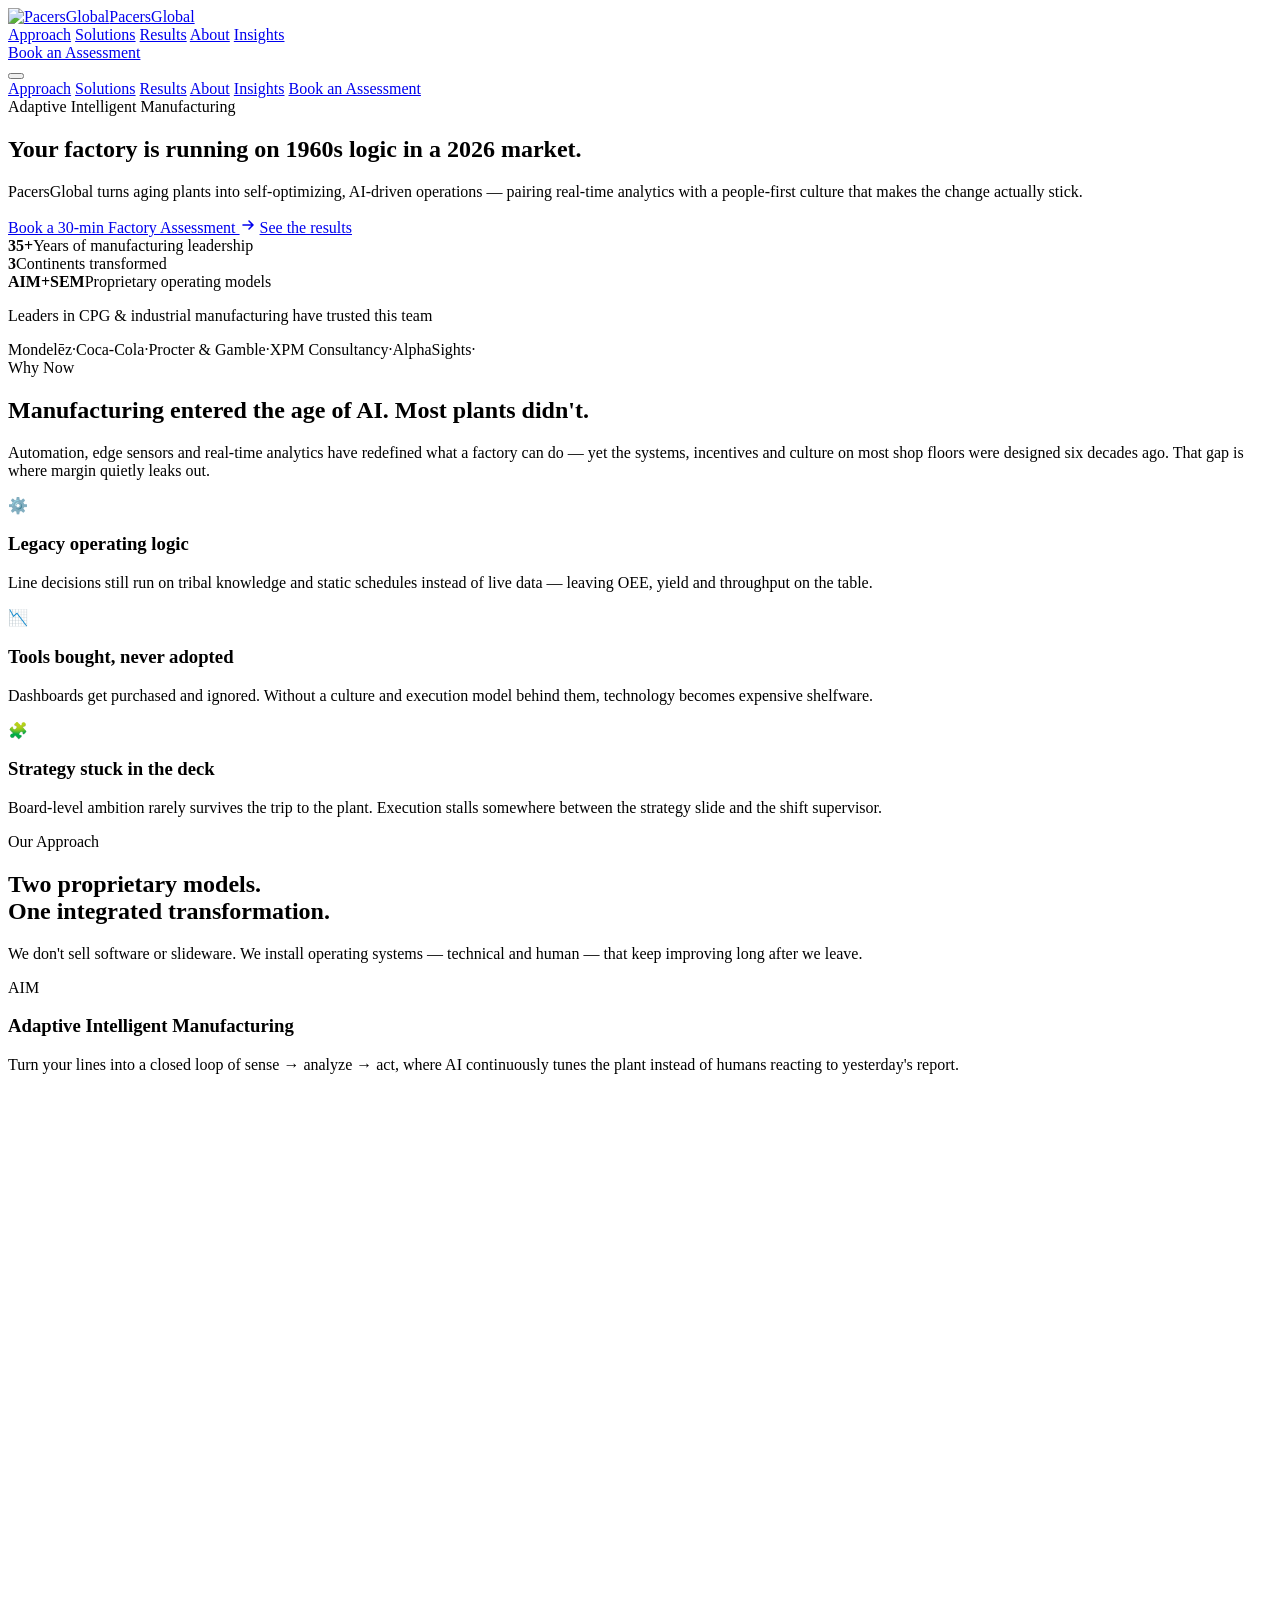
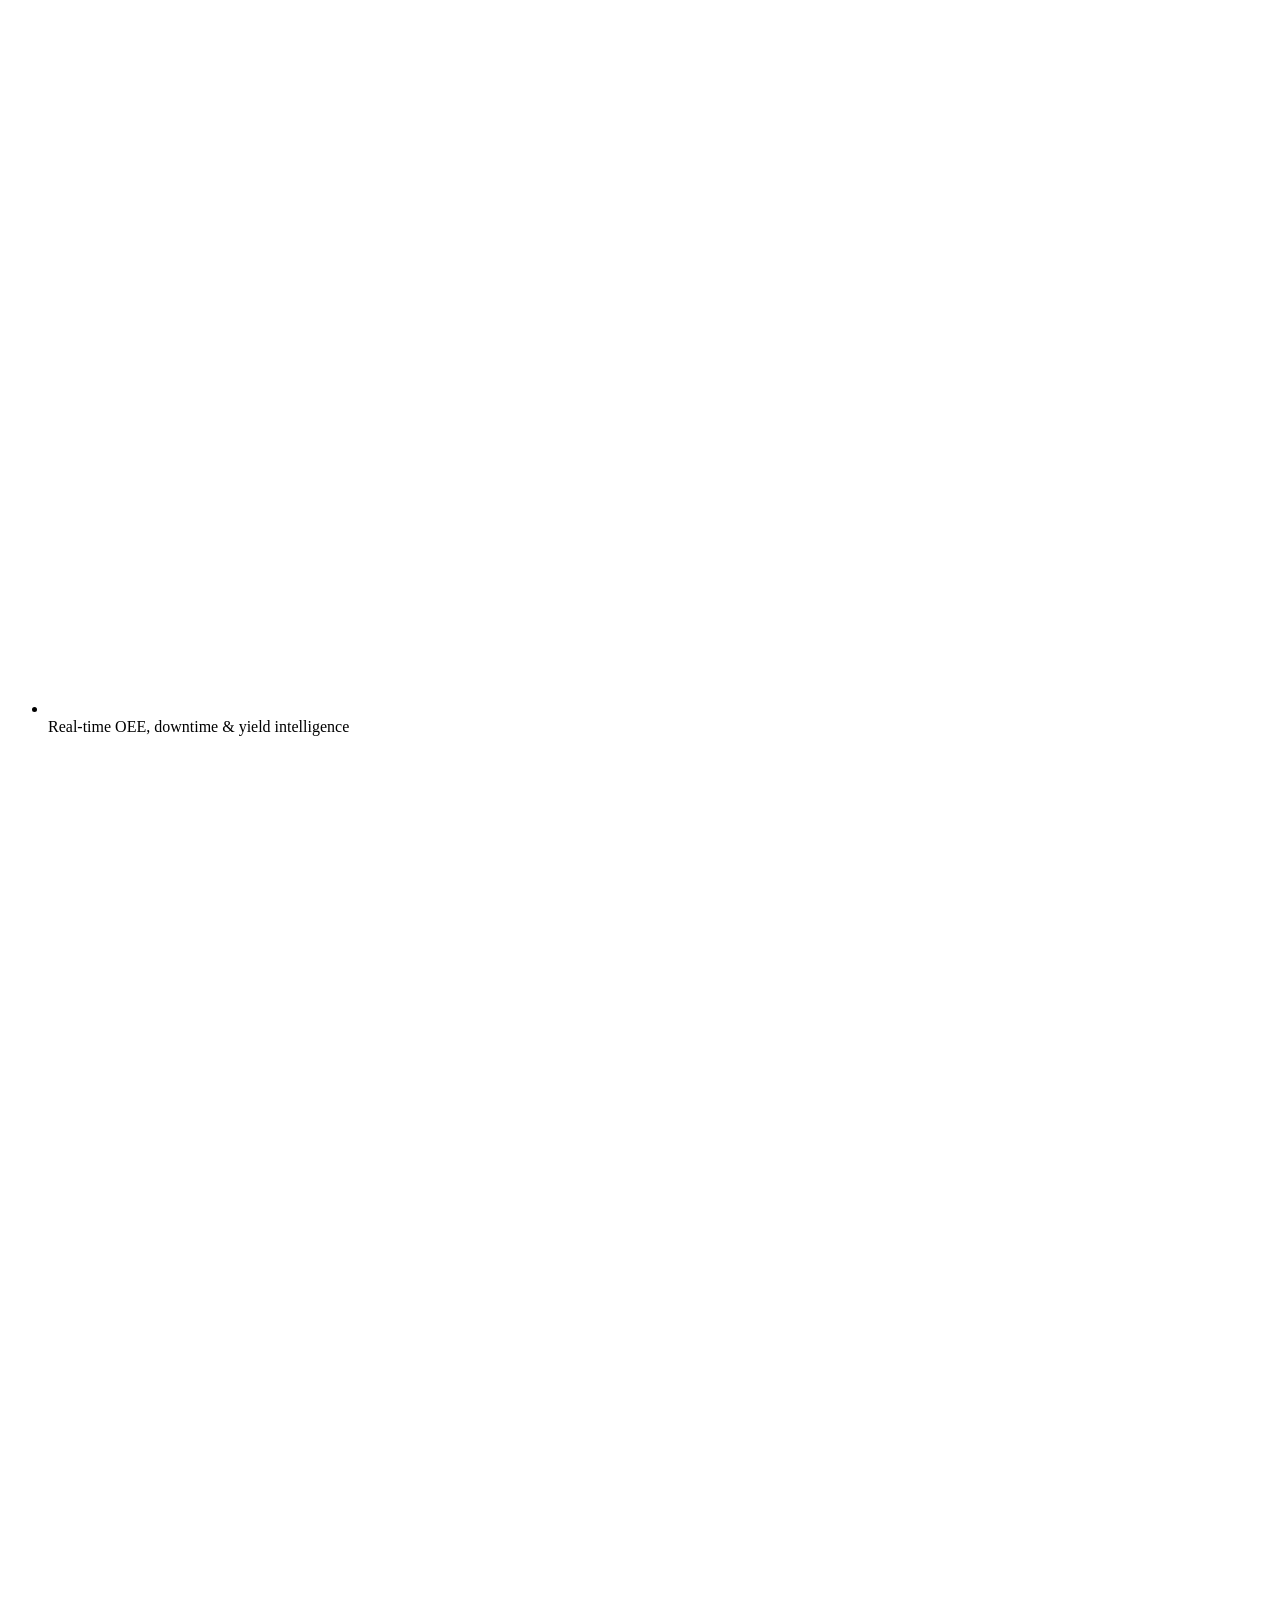
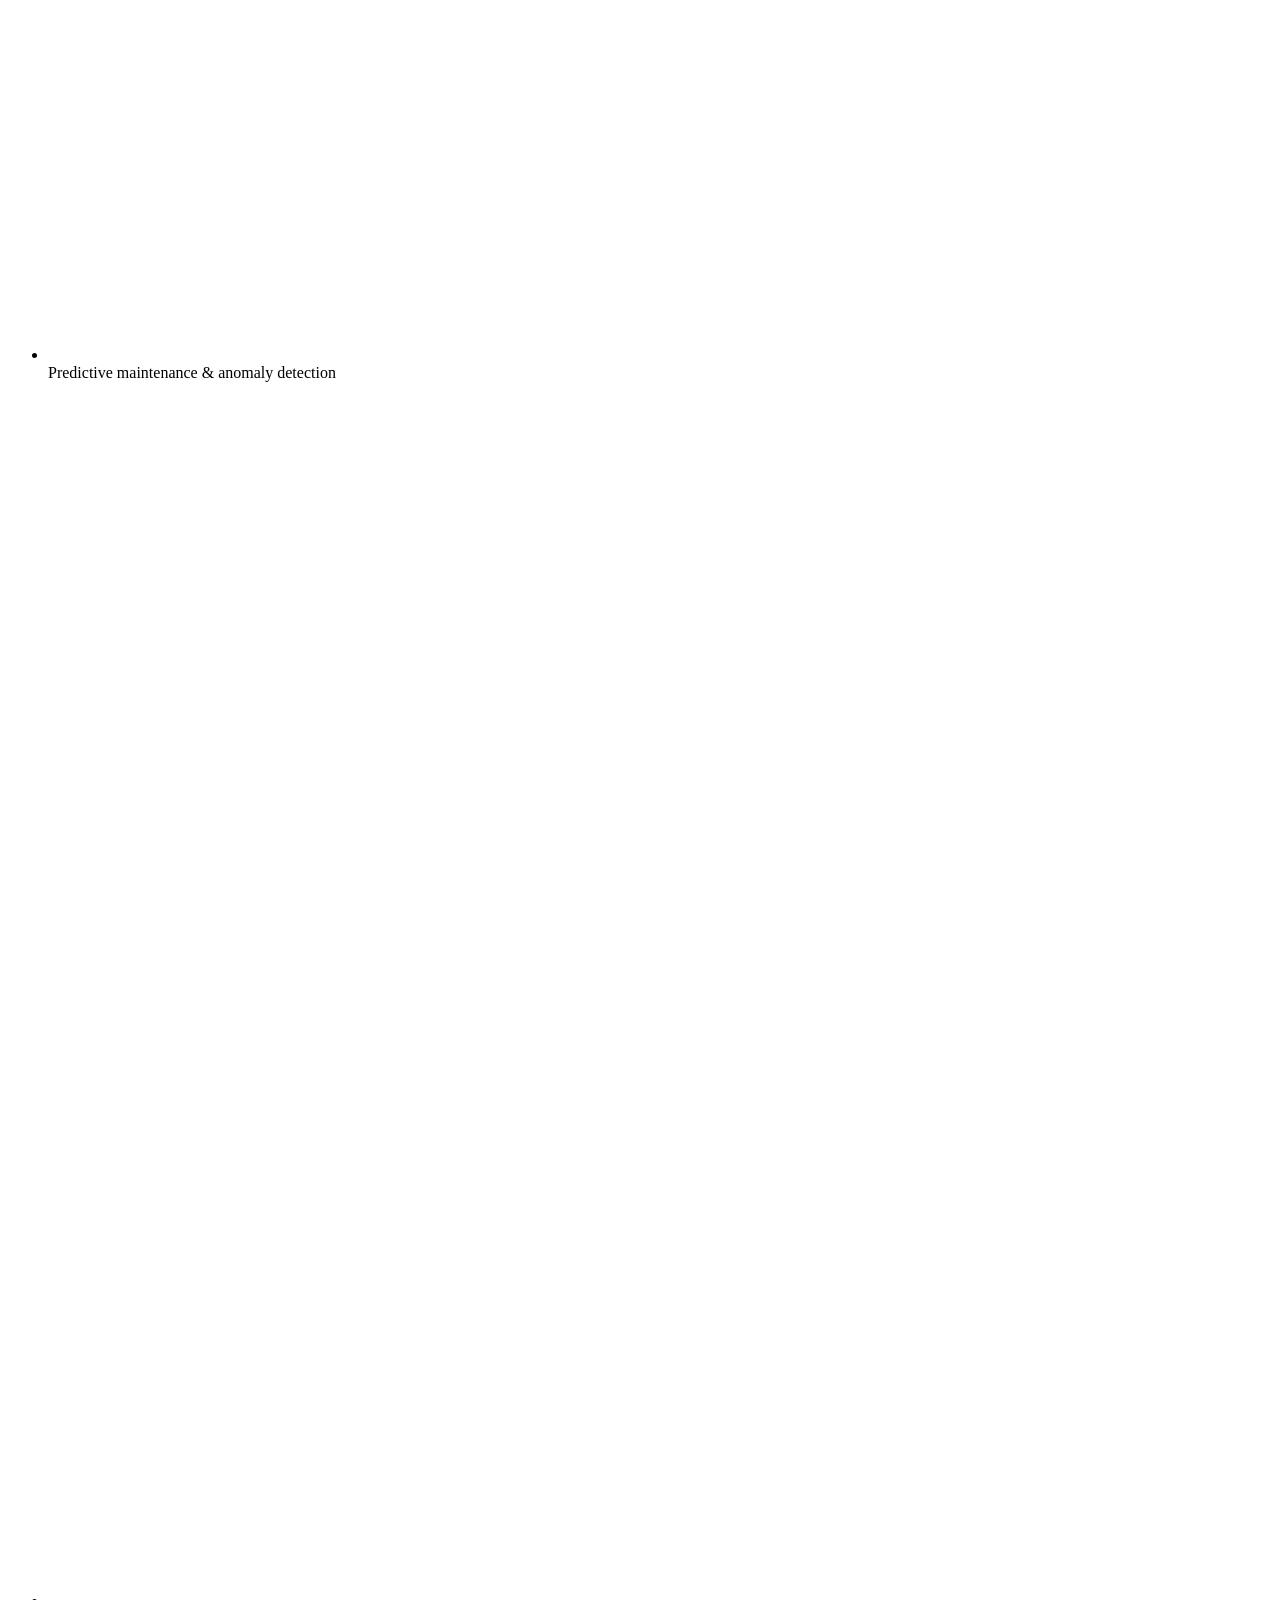
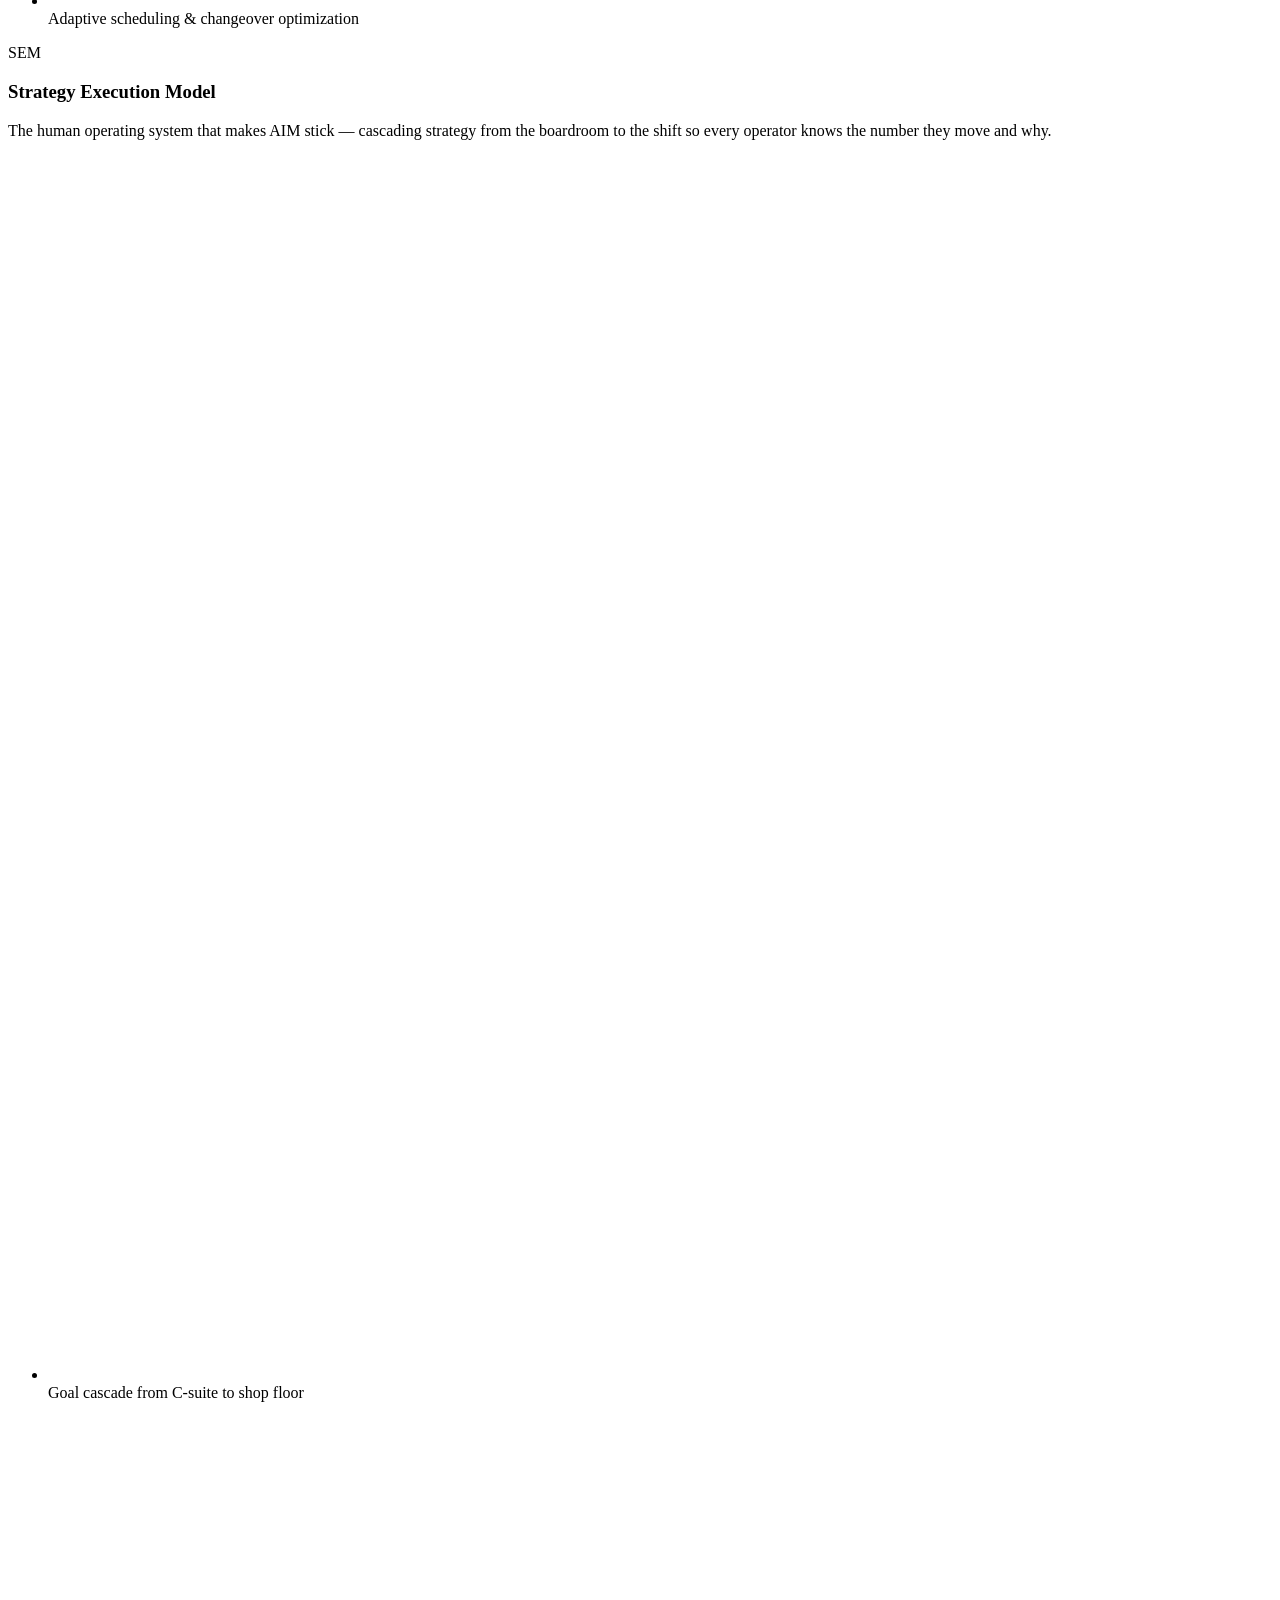
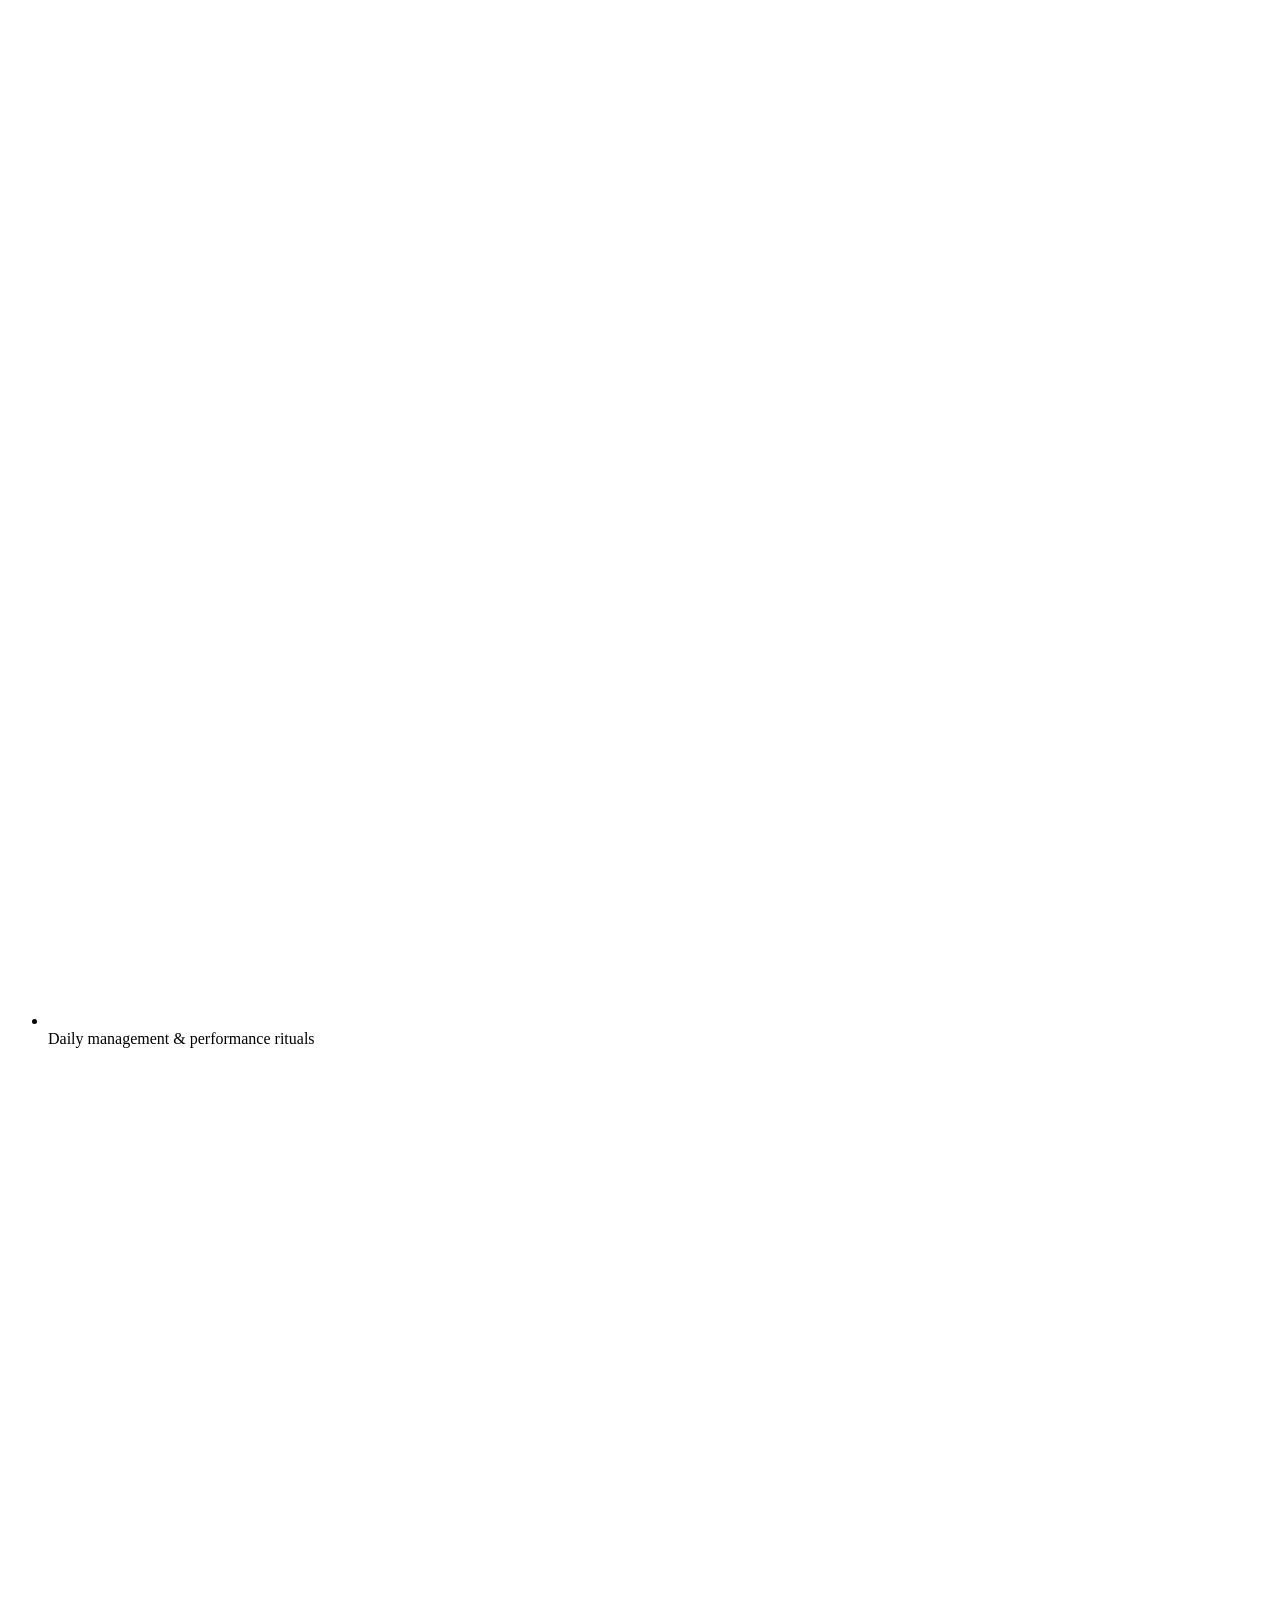
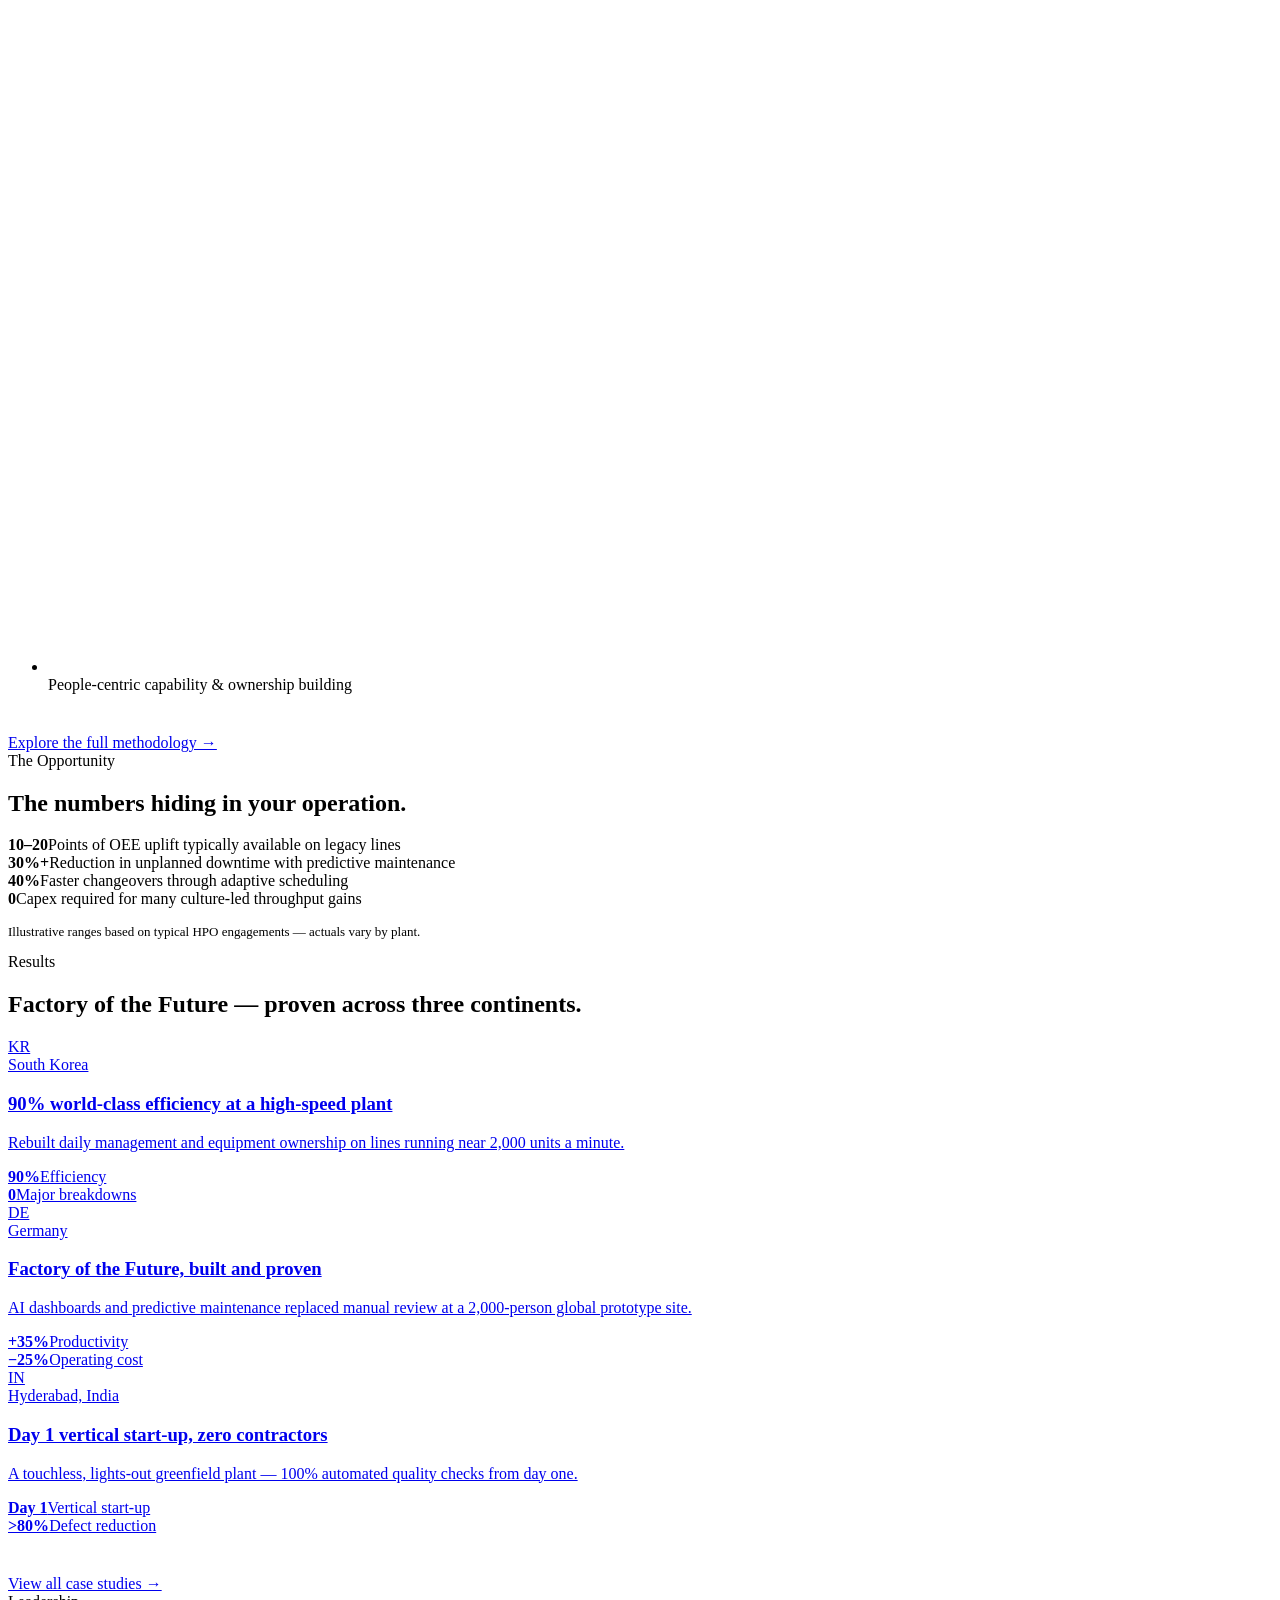
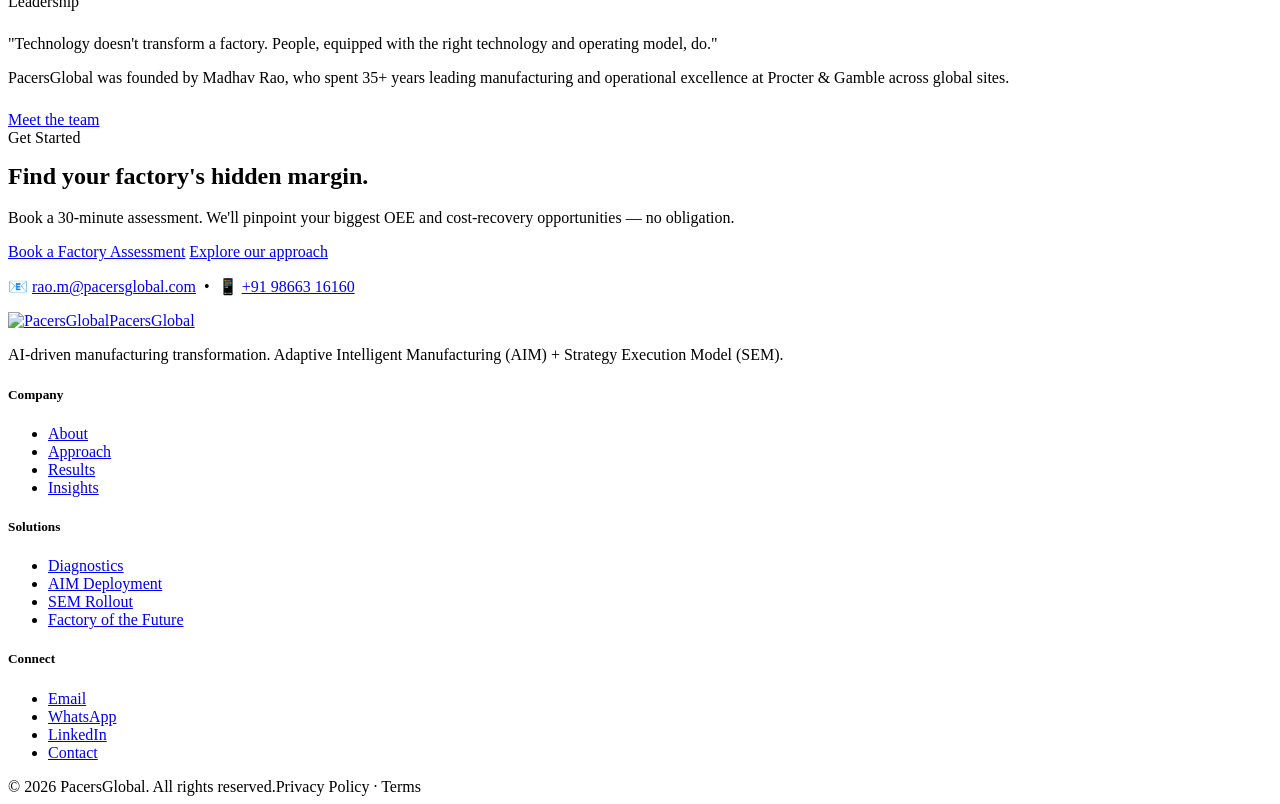
==== index.html @ 6afc27cf "Add files via upload" ====
<!DOCTYPE html>
<html lang="en">
<head>
<meta charset="UTF-8">
<meta name="viewport" content="width=device-width, initial-scale=1.0">
<title>PacersGlobal — AI-Driven Manufacturing Transformation</title>
<meta name="description" content="PacersGlobal turns aging factories into self-optimizing, AI-driven operations. Adaptive Intelligent Manufacturing (AIM) + Strategy Execution Model (SEM).">
<link rel="preconnect" href="https://fonts.googleapis.com">
<link rel="preconnect" href="https://fonts.gstatic.com" crossorigin>
<link href="https://fonts.googleapis.com/css2?family=Fraunces:ital,opsz,wght@0,9..144,400..600;1,9..144,400..600&family=Inter:wght@400;500;600;700&display=swap" rel="stylesheet">
<link rel="stylesheet" href="assets/styles.css">
</head>
<body>

<!-- HEADER -->
<header class="site">
  <div class="wrap hd">
    <a class="logo" href="index.html"><img class="mark-img" src="assets/img/logo-mark.png" alt="PacersGlobal">PacersGlobal</a>
    <nav class="nav">
      <a href="approach.html">Approach</a>
      <a href="solutions.html">Solutions</a>
      <a href="results.html">Results</a>
      <a href="about.html">About</a>
      <a href="insights.html">Insights</a>
    </nav>
    <div class="hd-cta">
      <a class="btn btn-primary" href="contact.html">Book an Assessment</a>
    </div>
    <button class="burger" id="burger" aria-label="Menu"><span></span><span></span><span></span></button>
  </div>
  <div class="mnav" id="mnav">
    <a href="approach.html">Approach</a>
    <a href="solutions.html">Solutions</a>
    <a href="results.html">Results</a>
    <a href="about.html">About</a>
    <a href="insights.html">Insights</a>
    <a class="btn btn-primary" href="contact.html">Book an Assessment</a>
  </div>
</header>

<!-- HERO -->
<section class="hero wrap">
  <span class="eyebrow kicker reveal">Adaptive Intelligent Manufacturing</span>
  <h1 class="reveal d1">Your factory is running on <span class="accent">1960s logic</span> in a 2026 market.</h1>
  <p class="lead reveal d2">PacersGlobal turns aging plants into self-optimizing, AI-driven operations — pairing real-time analytics with a people-first culture that makes the change actually stick.</p>
  <div class="hero-actions reveal d3">
    <a class="btn btn-accent" href="contact.html">Book a 30-min Factory Assessment
      <svg width="16" height="16" viewBox="0 0 16 16" fill="none"><path d="M3 8h10M9 4l4 4-4 4" stroke="currentColor" stroke-width="1.6" stroke-linecap="round" stroke-linejoin="round"/></svg></a>
    <a class="btn btn-ghost" href="results.html">See the results</a>
  </div>
  <div class="hero-foot reveal d4">
    <div class="st"><b>35+</b><span>Years of manufacturing leadership</span></div>
    <div class="st"><b>3</b><span>Continents transformed</span></div>
    <div class="st"><b>AIM+SEM</b><span>Proprietary operating models</span></div>
  </div>
</section>

<!-- TRUST -->
<div class="trust">
  <p class="label">Leaders in CPG &amp; industrial manufacturing have trusted this team</p>
  <div class="marquee">
    <span>Mondelēz</span><span>·</span><span>Coca-Cola</span><span>·</span><span>Procter &amp; Gamble</span><span>·</span><span>XPM Consultancy</span><span>·</span><span>AlphaSights</span><span>·</span>
  </div>
</div>

<!-- PROBLEM -->
<section class="wrap">
  <div class="sec-head reveal">
    <span class="eyebrow">Why Now</span>
    <h2>Manufacturing entered the age of AI. Most plants didn't.</h2>
    <p class="lead">Automation, edge sensors and real-time analytics have redefined what a factory can do — yet the systems, incentives and culture on most shop floors were designed six decades ago. That gap is where margin quietly leaks out.</p>
  </div>
  <div class="grid g3">
    <div class="card reveal"><div class="ic">⚙️</div><h3>Legacy operating logic</h3><p>Line decisions still run on tribal knowledge and static schedules instead of live data — leaving OEE, yield and throughput on the table.</p></div>
    <div class="card reveal d1"><div class="ic">📉</div><h3>Tools bought, never adopted</h3><p>Dashboards get purchased and ignored. Without a culture and execution model behind them, technology becomes expensive shelfware.</p></div>
    <div class="card reveal d2"><div class="ic">🧩</div><h3>Strategy stuck in the deck</h3><p>Board-level ambition rarely survives the trip to the plant. Execution stalls somewhere between the strategy slide and the shift supervisor.</p></div>
  </div>
</section>

<!-- FRAMEWORKS -->
<section class="dark">
  <div class="wrap">
    <div class="sec-head reveal">
      <span class="eyebrow">Our Approach</span>
      <h2>Two proprietary models.<br>One integrated transformation.</h2>
      <p class="lead">We don't sell software or slideware. We install operating systems — technical and human — that keep improving long after we leave.</p>
    </div>
    <div class="grid g2">
      <div class="fw reveal">
        <div class="abbr">AIM</div>
        <h3>Adaptive Intelligent Manufacturing</h3>
        <p>Turn your lines into a closed loop of sense → analyze → act, where AI continuously tunes the plant instead of humans reacting to yesterday's report.</p>
        <ul>
          <li><span class="dot"><svg viewBox="0 0 16 16"><path d="M6.5 11L3 7.5l1.2-1.2 2.3 2.3 5.3-5.3L13 4.5z" fill="#fff"/></svg></span>Real-time OEE, downtime &amp; yield intelligence</li>
          <li><span class="dot"><svg viewBox="0 0 16 16"><path d="M6.5 11L3 7.5l1.2-1.2 2.3 2.3 5.3-5.3L13 4.5z" fill="#fff"/></svg></span>Predictive maintenance &amp; anomaly detection</li>
          <li><span class="dot"><svg viewBox="0 0 16 16"><path d="M6.5 11L3 7.5l1.2-1.2 2.3 2.3 5.3-5.3L13 4.5z" fill="#fff"/></svg></span>Adaptive scheduling &amp; changeover optimization</li>
        </ul>
      </div>
      <div class="fw alt reveal d1">
        <div class="abbr">SEM</div>
        <h3>Strategy Execution Model</h3>
        <p>The human operating system that makes AIM stick — cascading strategy from the boardroom to the shift so every operator knows the number they move and why.</p>
        <ul>
          <li><span class="dot"><svg viewBox="0 0 16 16"><path d="M6.5 11L3 7.5l1.2-1.2 2.3 2.3 5.3-5.3L13 4.5z" fill="#fff"/></svg></span>Goal cascade from C-suite to shop floor</li>
          <li><span class="dot"><svg viewBox="0 0 16 16"><path d="M6.5 11L3 7.5l1.2-1.2 2.3 2.3 5.3-5.3L13 4.5z" fill="#fff"/></svg></span>Daily management &amp; performance rituals</li>
          <li><span class="dot"><svg viewBox="0 0 16 16"><path d="M6.5 11L3 7.5l1.2-1.2 2.3 2.3 5.3-5.3L13 4.5z" fill="#fff"/></svg></span>People-centric capability &amp; ownership building</li>
        </ul>
      </div>
    </div>
    <div style="margin-top:40px" class="reveal"><a class="link-arrow" href="approach.html">Explore the full methodology →</a></div>
  </div>
</section>

<!-- STAT BAND -->
<section class="wrap">
  <div class="sec-head reveal">
    <span class="eyebrow">The Opportunity</span>
    <h2>The numbers hiding in your operation.</h2>
  </div>
  <div class="statband reveal">
    <div class="cell"><b class="accent">10–20</b><span>Points of OEE uplift typically available on legacy lines</span></div>
    <div class="cell"><b class="accent">30%+</b><span>Reduction in unplanned downtime with predictive maintenance</span></div>
    <div class="cell"><b class="accent">40%</b><span>Faster changeovers through adaptive scheduling</span></div>
    <div class="cell"><b class="accent">0</b><span>Capex required for many culture-led throughput gains</span></div>
  </div>
  <p style="font-size:13px;color:var(--muted);margin-top:16px" class="reveal">Illustrative ranges based on typical HPO engagements — actuals vary by plant.</p>
</section>

<!-- RESULTS PREVIEW -->
<section class="dark">
  <div class="wrap">
    <div class="sec-head reveal">
      <span class="eyebrow">Results</span>
      <h2>Factory of the Future — proven across three continents.</h2>
    </div>
    <div class="grid g3">
      <a href="results.html" class="case reveal"><div class="top c1"><span class="code">KR</span></div><div class="body"><span class="loc">South Korea</span><h3>90% world-class efficiency at a high-speed plant</h3><p>Rebuilt daily management and equipment ownership on lines running near 2,000 units a minute.</p><div class="metrics"><div><b>90%</b><span>Efficiency</span></div><div><b>0</b><span>Major breakdowns</span></div></div></div></a>
      <a href="results.html" class="case reveal d1"><div class="top c2"><span class="code">DE</span></div><div class="body"><span class="loc">Germany</span><h3>Factory of the Future, built and proven</h3><p>AI dashboards and predictive maintenance replaced manual review at a 2,000-person global prototype site.</p><div class="metrics"><div><b>+35%</b><span>Productivity</span></div><div><b>−25%</b><span>Operating cost</span></div></div></div></a>
      <a href="results.html" class="case reveal d2"><div class="top c3"><span class="code">IN</span></div><div class="body"><span class="loc">Hyderabad, India</span><h3>Day 1 vertical start-up, zero contractors</h3><p>A touchless, lights-out greenfield plant — 100% automated quality checks from day one.</p><div class="metrics"><div><b>Day 1</b><span>Vertical start-up</span></div><div><b>&gt;80%</b><span>Defect reduction</span></div></div></div></a>
    </div>
    <div style="margin-top:40px" class="reveal"><a class="link-arrow" href="results.html">View all case studies →</a></div>
  </div>
</section>

<!-- PULL QUOTE -->
<section class="wrap">
  <div class="split">
    <div class="reveal">
      <span class="eyebrow">Leadership</span>
      <p class="pull" style="margin-top:24px">"Technology doesn't transform a factory. <span class="accent">People</span>, equipped with the right technology and operating model, do."</p>
    </div>
    <div class="reveal d1">
      <p class="lead" style="margin-bottom:24px">PacersGlobal was founded by Madhav Rao, who spent 35+ years leading manufacturing and operational excellence at Procter &amp; Gamble across global sites.</p>
      <a class="btn btn-ghost" href="about.html">Meet the team</a>
    </div>
  </div>
</section>

<!-- CTA -->
<section class="wrap">
  <div class="cta-block reveal">
    <span class="eyebrow" style="justify-content:center;display:inline-flex">Get Started</span>
    <h2 style="margin-top:16px">Find your factory's hidden margin.</h2>
    <p class="lead">Book a 30-minute assessment. We'll pinpoint your biggest OEE and cost-recovery opportunities — no obligation.</p>
    <div class="actions">
      <a class="btn btn-accent" href="contact.html">Book a Factory Assessment</a>
      <a class="btn btn-ghost" href="approach.html">Explore our approach</a>
    </div>
    <p class="contactline">📧 <a href="mailto:rao.m@pacersglobal.com">rao.m@pacersglobal.com</a> &nbsp;•&nbsp; 📱 <a href="https://wa.me/919866316160">+91 98663 16160</a></p>
  </div>
</section>

<!-- FOOTER -->
<footer class="site">
  <div class="wrap">
    <div class="foot">
      <div>
        <a class="logo" href="index.html"><img class="mark-img" src="assets/img/logo-mark.png" alt="PacersGlobal">PacersGlobal</a>
        <p class="foot-tag">AI-driven manufacturing transformation. Adaptive Intelligent Manufacturing (AIM) + Strategy Execution Model (SEM).</p>
      </div>
      <div><h5>Company</h5><ul><li><a href="about.html">About</a></li><li><a href="approach.html">Approach</a></li><li><a href="results.html">Results</a></li><li><a href="insights.html">Insights</a></li></ul></div>
      <div><h5>Solutions</h5><ul><li><a href="solutions.html">Diagnostics</a></li><li><a href="solutions.html">AIM Deployment</a></li><li><a href="solutions.html">SEM Rollout</a></li><li><a href="solutions.html">Factory of the Future</a></li></ul></div>
      <div><h5>Connect</h5><ul><li><a href="mailto:rao.m@pacersglobal.com">Email</a></li><li><a href="https://wa.me/919866316160">WhatsApp</a></li><li><a href="https://www.linkedin.com/in/madhav-rao-0948015/">LinkedIn</a></li><li><a href="contact.html">Contact</a></li></ul></div>
    </div>
    <div class="foot-bot"><span>© 2026 PacersGlobal. All rights reserved.</span><span>Privacy Policy · Terms</span></div>
  </div>
</footer>

<script src="assets/main.js"></script>
</body>
</html>
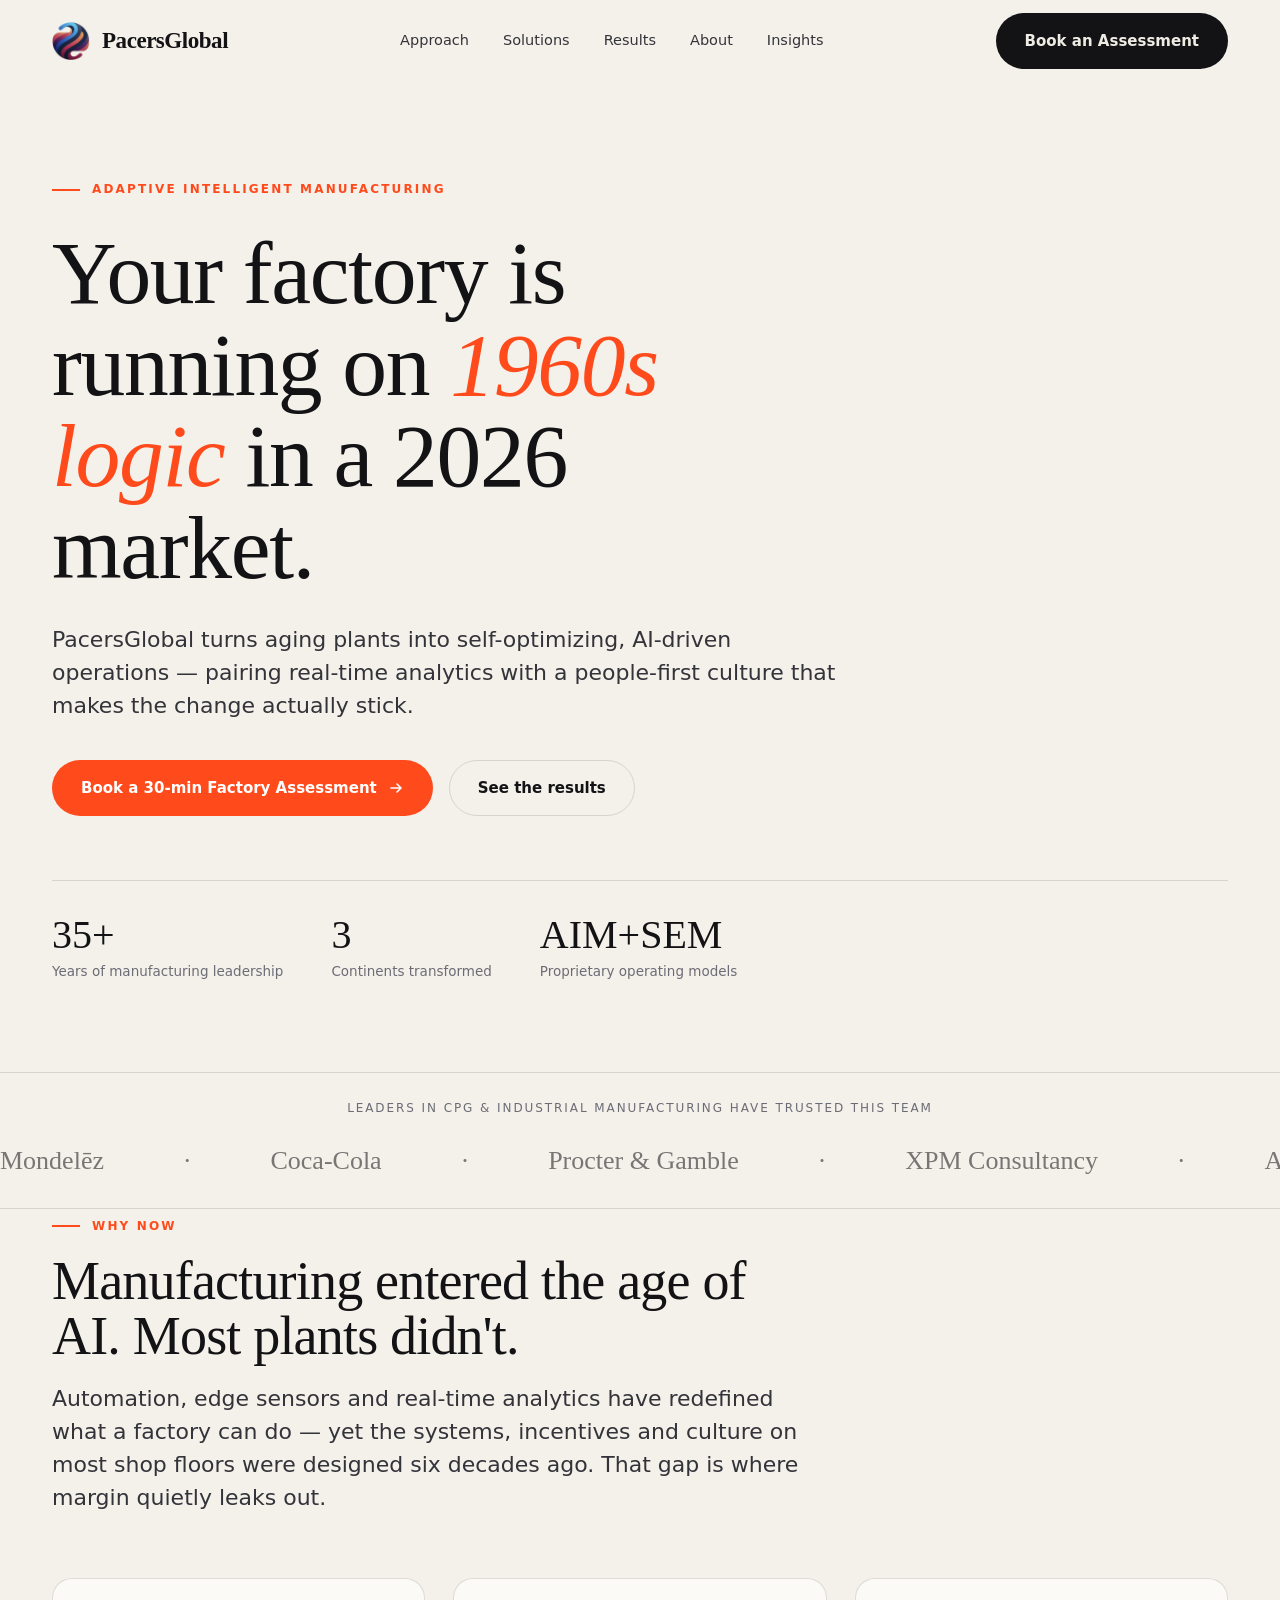
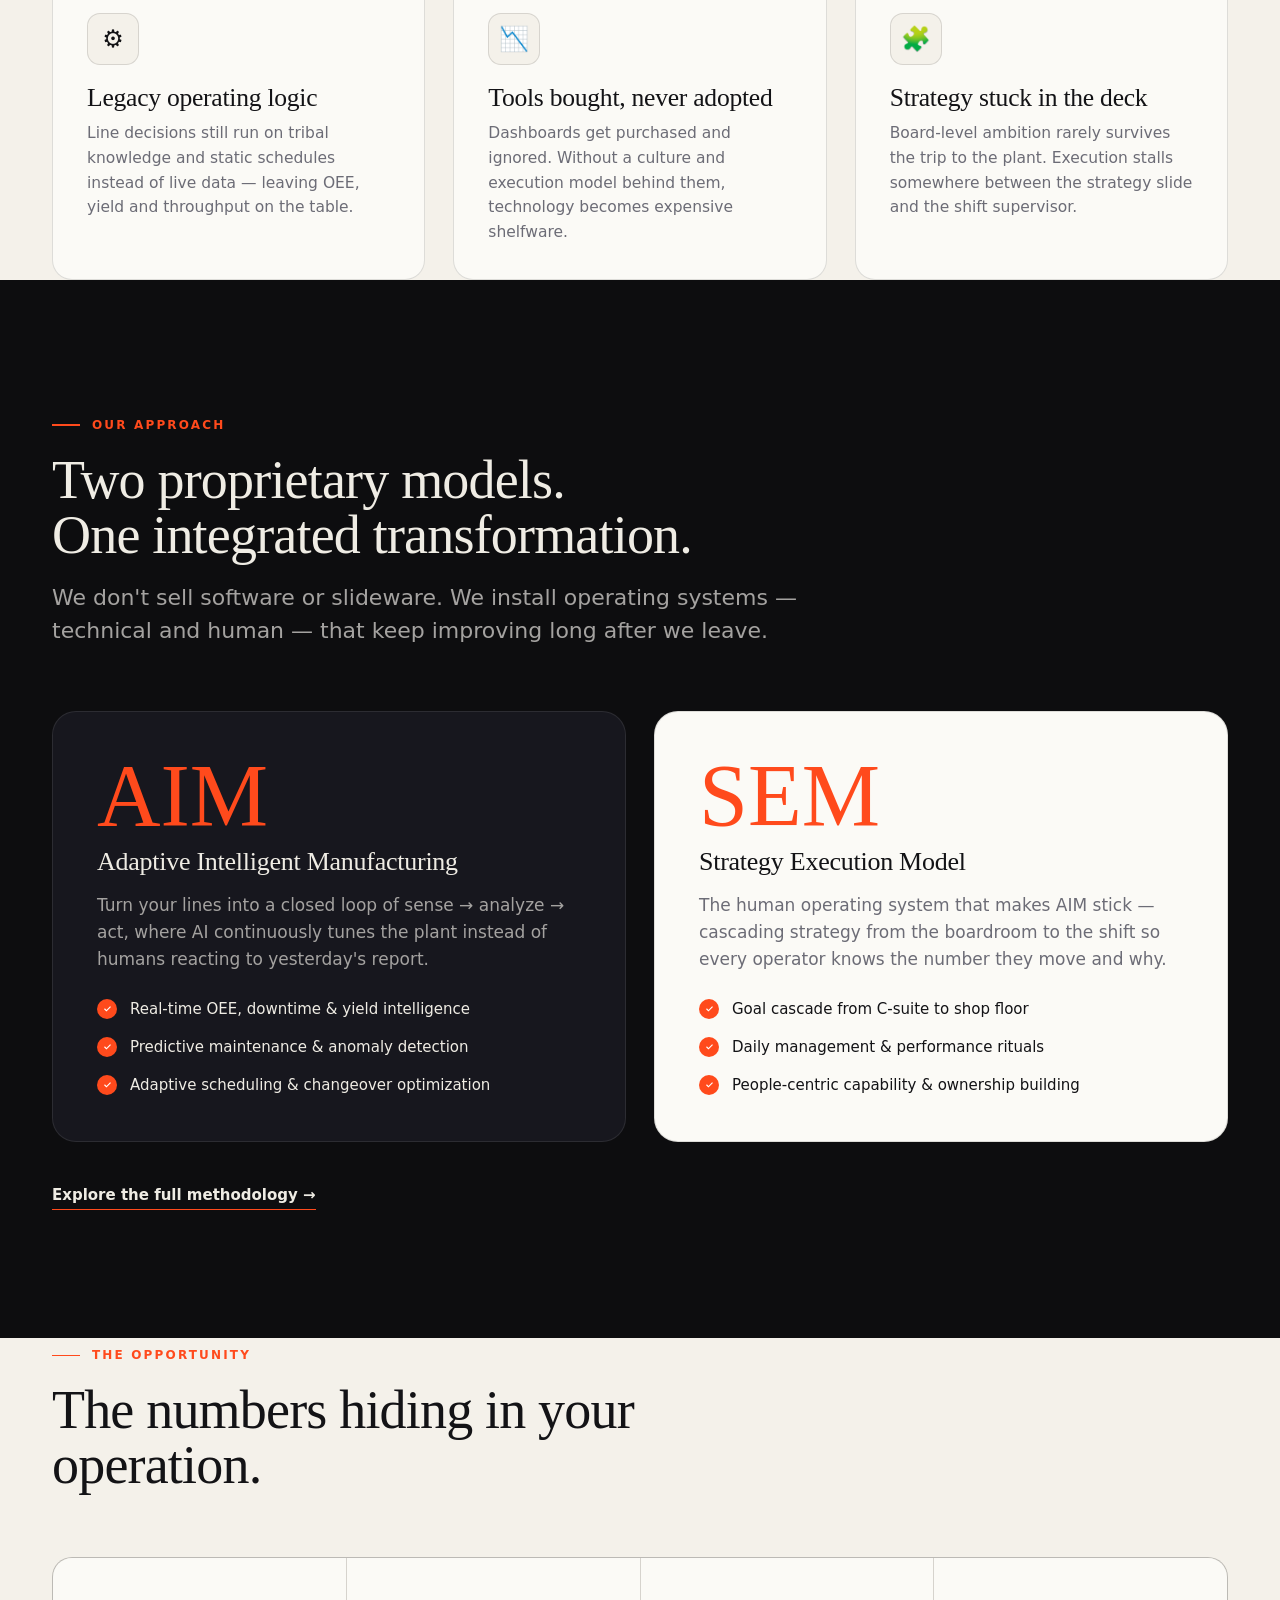
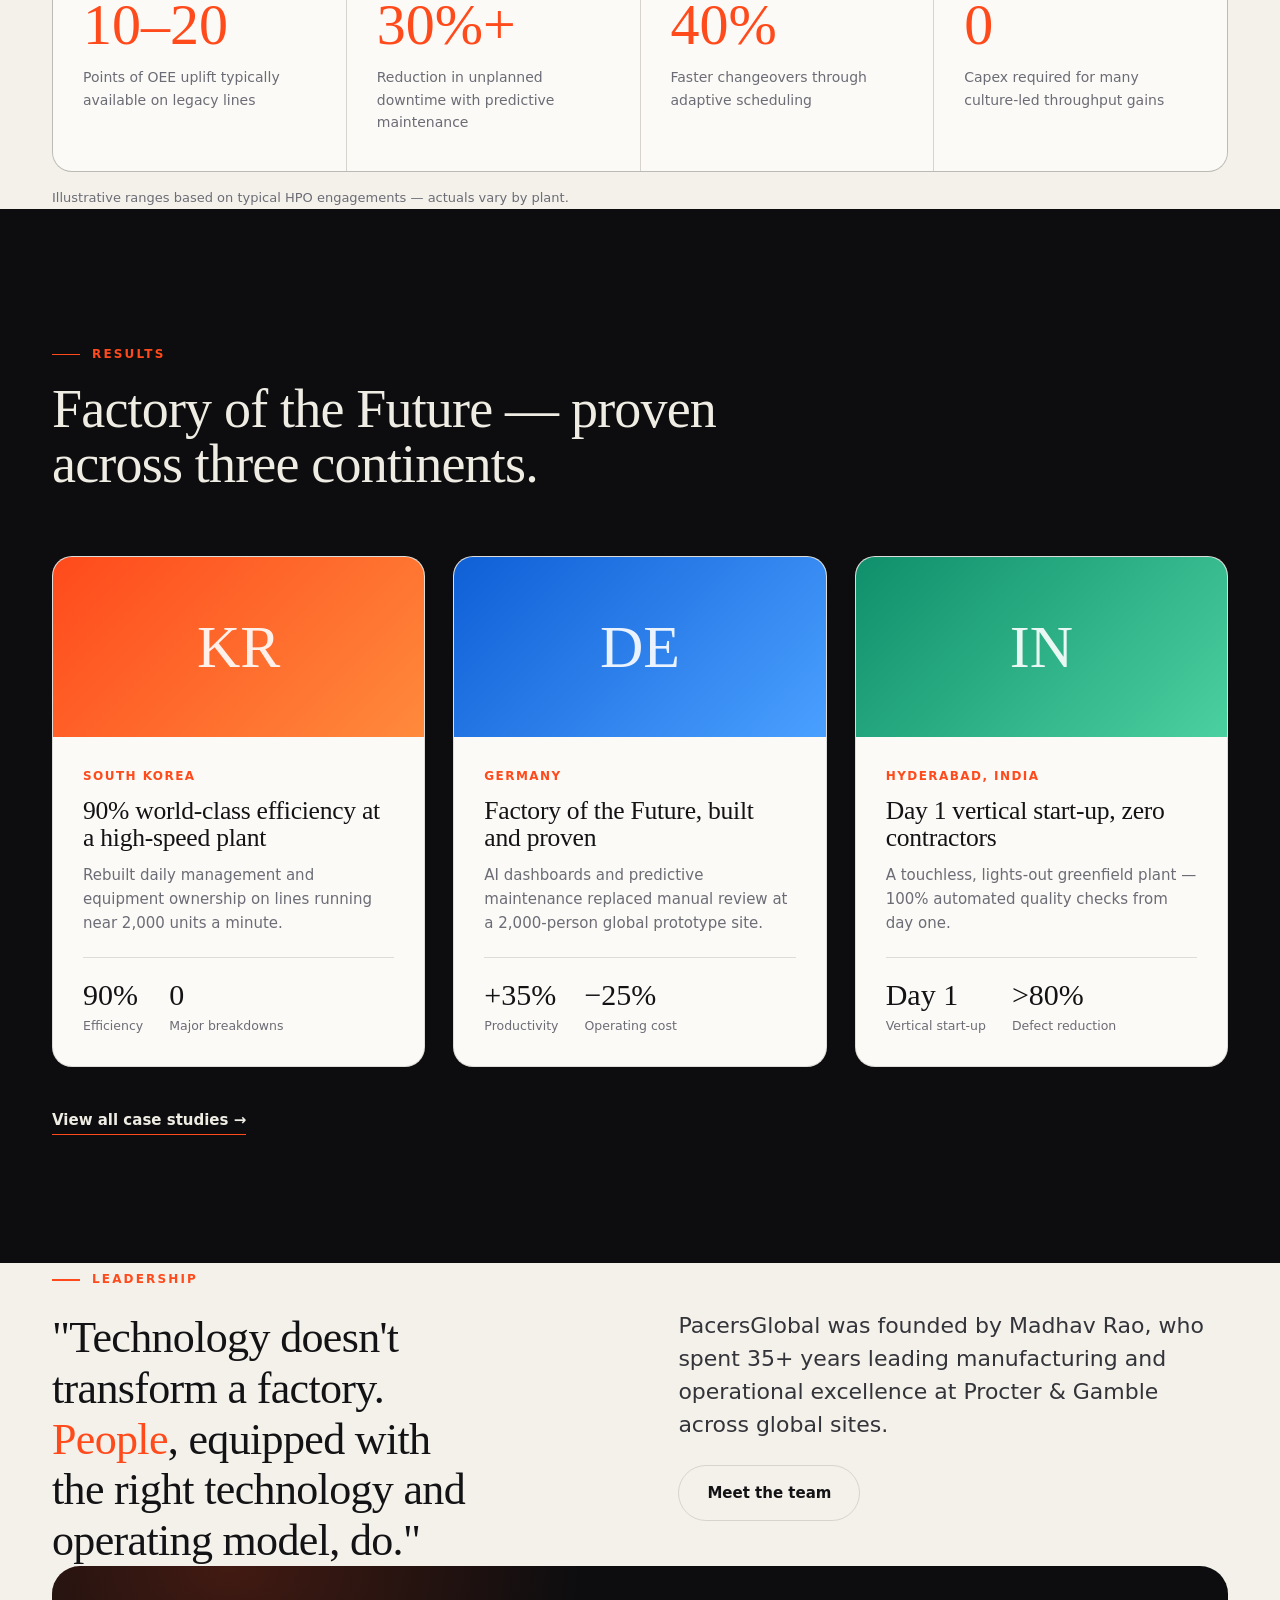
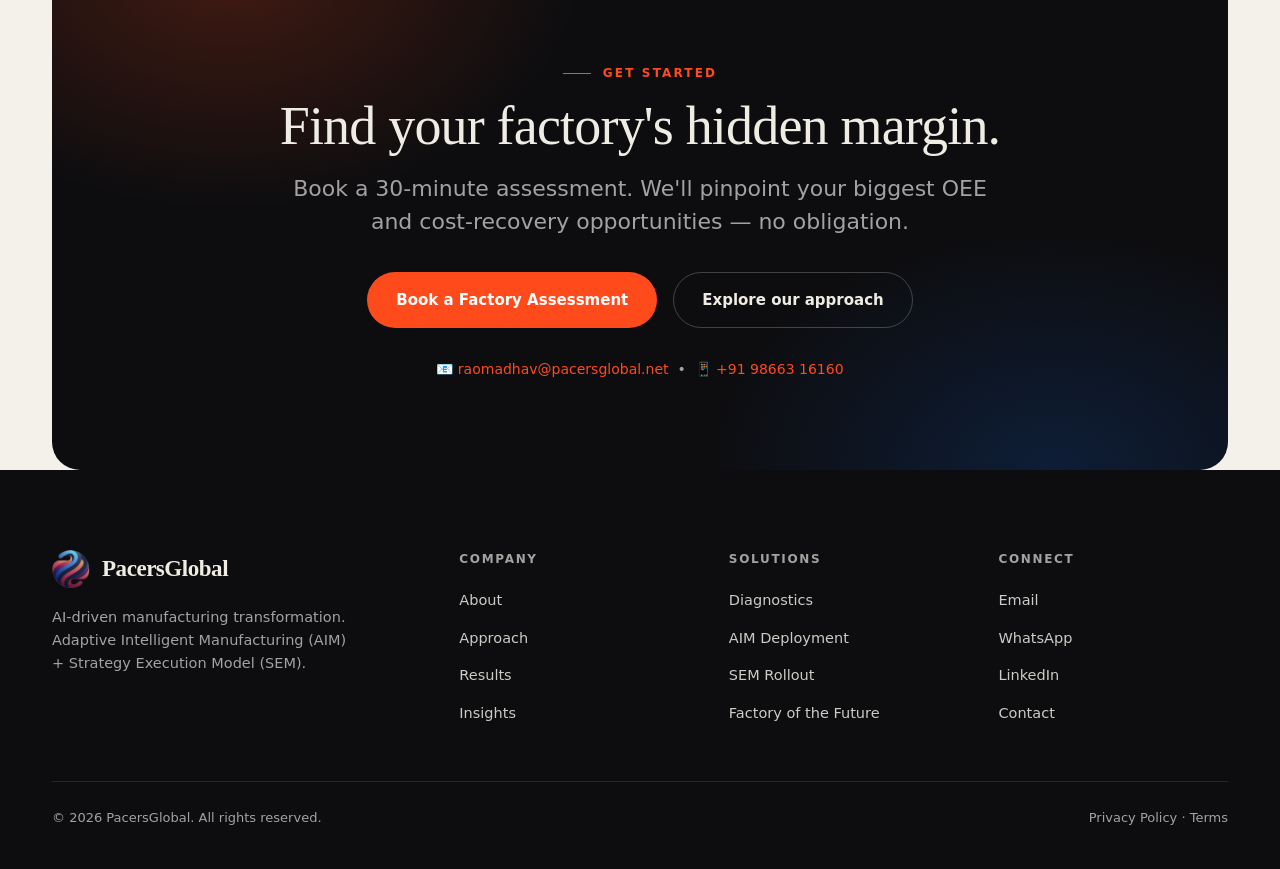
==== commit ed41fcae: "Add files via upload" ====
--- a/index.html
+++ b/index.html
@@ -166,7 +166,7 @@
       <a class="btn btn-accent" href="contact.html">Book a Factory Assessment</a>
       <a class="btn btn-ghost" href="approach.html">Explore our approach</a>
     </div>
-    <p class="contactline">📧 <a href="mailto:rao.m@pacersglobal.com">rao.m@pacersglobal.com</a> &nbsp;•&nbsp; 📱 <a href="https://wa.me/919866316160">+91 98663 16160</a></p>
+    <p class="contactline">📧 <a href="mailto:raomadhav@pacersglobal.net">raomadhav@pacersglobal.net</a> &nbsp;•&nbsp; 📱 <a href="https://wa.me/919866316160">+91 98663 16160</a></p>
   </div>
 </section>
 
@@ -180,7 +180,7 @@
       </div>
       <div><h5>Company</h5><ul><li><a href="about.html">About</a></li><li><a href="approach.html">Approach</a></li><li><a href="results.html">Results</a></li><li><a href="insights.html">Insights</a></li></ul></div>
       <div><h5>Solutions</h5><ul><li><a href="solutions.html">Diagnostics</a></li><li><a href="solutions.html">AIM Deployment</a></li><li><a href="solutions.html">SEM Rollout</a></li><li><a href="solutions.html">Factory of the Future</a></li></ul></div>
-      <div><h5>Connect</h5><ul><li><a href="mailto:rao.m@pacersglobal.com">Email</a></li><li><a href="https://wa.me/919866316160">WhatsApp</a></li><li><a href="https://www.linkedin.com/in/madhav-rao-0948015/">LinkedIn</a></li><li><a href="contact.html">Contact</a></li></ul></div>
+      <div><h5>Connect</h5><ul><li><a href="mailto:raomadhav@pacersglobal.net">Email</a></li><li><a href="https://wa.me/919866316160">WhatsApp</a></li><li><a href="https://www.linkedin.com/in/madhav-rao-0948015/">LinkedIn</a></li><li><a href="contact.html">Contact</a></li></ul></div>
     </div>
     <div class="foot-bot"><span>© 2026 PacersGlobal. All rights reserved.</span><span>Privacy Policy · Terms</span></div>
   </div>
--- a/assets/styles.css
+++ b/assets/styles.css
@@ -0,0 +1,329 @@
+/* =========================================================
+   PacersGlobal — World-class editorial design system
+   ========================================================= */
+:root{
+  --paper:#f4f1ea;
+  --paper-2:#fbfaf6;
+  --ink:#131316;
+  --ink-2:#0d0d0f;
+  --ink-soft:#33333a;
+  --muted:#6c6c76;
+  --line:rgba(19,19,22,.13);
+  --line-soft:rgba(19,19,22,.07);
+  --accent:#ff4a1c;      /* molten industrial */
+  --accent-2:#0f5fd6;    /* signal blue */
+  --accent-3:#0f8f6b;    /* verdant */
+  --on-dark:#efece4;
+  --on-dark-mut:#a4a2a0;
+  --radius:20px;
+  --radius-sm:12px;
+  --maxw:1240px;
+  --ease:cubic-bezier(.22,.61,.36,1);
+}
+*{box-sizing:border-box;margin:0;padding:0}
+html{scroll-behavior:smooth;-webkit-text-size-adjust:100%}
+body{
+  font-family:'Inter',system-ui,-apple-system,sans-serif;
+  background:var(--paper);
+  color:var(--ink);
+  line-height:1.6;
+  -webkit-font-smoothing:antialiased;
+  overflow-x:hidden;
+}
+img{max-width:100%;display:block}
+a{color:inherit;text-decoration:none}
+::selection{background:var(--accent);color:#fff}
+
+/* Type */
+.display,h1,h2,h3{
+  font-family:'Fraunces','Georgia',serif;
+  font-weight:500;
+  line-height:1.02;
+  letter-spacing:-.015em;
+  font-optical-sizing:auto;
+}
+h1{font-size:clamp(42px,7vw,92px)}
+h2{font-size:clamp(30px,4.4vw,54px)}
+h3{font-size:clamp(20px,2vw,26px);letter-spacing:-.01em}
+p{font-size:17px}
+.lead{font-size:clamp(18px,2vw,22px);color:var(--ink-soft);line-height:1.5}
+
+/* Layout */
+.wrap{max-width:var(--maxw);margin:0 auto;padding:0 32px}
+.narrow{max-width:820px}
+section{padding:clamp(64px,10vw,140px) 0}
+.eyebrow{
+  display:inline-flex;align-items:center;gap:12px;
+  font-size:12px;font-weight:600;letter-spacing:.18em;text-transform:uppercase;
+  color:var(--accent);
+}
+.eyebrow::before{content:"";width:28px;height:1.5px;background:var(--accent);display:inline-block}
+.eyebrow.on-dark{color:var(--accent)}
+
+/* Buttons */
+.btn{
+  display:inline-flex;align-items:center;gap:11px;
+  padding:15px 28px;border-radius:999px;font-weight:600;font-size:15px;
+  cursor:pointer;border:1.5px solid transparent;transition:.25s var(--ease);white-space:nowrap;
+}
+.btn svg{transition:transform .25s var(--ease)}
+.btn:hover svg{transform:translateX(4px)}
+.btn-primary{background:var(--ink);color:var(--on-dark)}
+.btn-primary:hover{background:var(--accent);color:#fff}
+.btn-accent{background:var(--accent);color:#fff}
+.btn-accent:hover{background:var(--ink)}
+.btn-ghost{background:transparent;color:var(--ink);border-color:var(--line)}
+.btn-ghost:hover{border-color:var(--ink);background:var(--ink);color:var(--on-dark)}
+.on-dark .btn-ghost,.dark .btn-ghost{color:var(--on-dark);border-color:rgba(255,255,255,.2)}
+.on-dark .btn-ghost:hover,.dark .btn-ghost:hover{background:var(--on-dark);color:var(--ink)}
+.link-arrow{display:inline-flex;align-items:center;gap:8px;font-weight:600;font-size:15px;border-bottom:1.5px solid var(--accent);padding-bottom:2px;transition:.2s}
+.link-arrow:hover{gap:14px}
+
+/* Header */
+header.site{
+  position:sticky;top:0;z-index:100;
+  background:rgba(244,241,234,.8);backdrop-filter:blur(18px) saturate(1.2);
+  border-bottom:1px solid transparent;transition:.3s var(--ease);
+}
+header.site.scrolled{border-bottom-color:var(--line);background:rgba(244,241,234,.94)}
+.hd{display:flex;align-items:center;justify-content:space-between;height:82px}
+.logo{display:flex;align-items:center;gap:12px;font-family:'Fraunces';font-weight:600;font-size:23px;letter-spacing:-.02em}
+.logo .mark{
+  width:38px;height:38px;border-radius:11px;background:var(--ink);color:var(--paper);
+  display:grid;place-items:center;font-family:'Fraunces';font-size:22px;font-weight:600;
+  transition:.3s var(--ease);
+}
+.logo:hover .mark{background:var(--accent);transform:rotate(-6deg)}
+.logo .mark-img{width:38px;height:38px;object-fit:contain;display:block;transition:.3s var(--ease)}
+.logo:hover .mark-img{transform:rotate(-6deg) scale(1.06)}
+.nav{display:flex;gap:34px;align-items:center}
+.nav a{font-size:14.5px;font-weight:500;color:var(--ink-soft);position:relative;padding:4px 0;transition:.2s}
+.nav a:hover{color:var(--ink)}
+.nav a.active{color:var(--ink)}
+.nav a.active::after{content:"";position:absolute;left:0;bottom:-2px;width:100%;height:2px;background:var(--accent)}
+.hd-cta{display:flex;align-items:center;gap:14px}
+.burger{display:none;background:none;border:none;cursor:pointer;padding:8px}
+.burger span{display:block;width:24px;height:2px;background:var(--ink);margin:5px 0;transition:.3s}
+.burger.open span:nth-child(1){transform:translateY(7px) rotate(45deg)}
+.burger.open span:nth-child(2){opacity:0}
+.burger.open span:nth-child(3){transform:translateY(-7px) rotate(-45deg)}
+.mnav{display:none;flex-direction:column;padding:16px 32px 28px;border-bottom:1px solid var(--line);background:var(--paper)}
+.mnav.open{display:flex}
+.mnav a{padding:14px 0;border-bottom:1px solid var(--line-soft);font-size:16px;font-weight:500}
+.mnav .btn{margin-top:16px;justify-content:center}
+
+/* Dark sections */
+.dark{background:var(--ink-2);color:var(--on-dark)}
+.dark h1,.dark h2,.dark h3{color:var(--on-dark)}
+.dark .lead{color:var(--on-dark-mut)}
+.dark p{color:var(--on-dark-mut)}
+
+/* Hero */
+.hero{position:relative;padding-top:clamp(40px,7vw,90px);padding-bottom:clamp(48px,7vw,100px)}
+.hero .kicker{margin-bottom:28px}
+.hero h1{max-width:16ch}
+.hero h1 .accent{color:var(--accent);font-style:italic}
+.hero .lead{max-width:56ch;margin:30px 0 38px}
+.hero-actions{display:flex;gap:16px;flex-wrap:wrap;align-items:center}
+.hero-foot{display:flex;gap:48px;margin-top:64px;flex-wrap:wrap;border-top:1px solid var(--line);padding-top:34px}
+.hero-foot .st b{font-family:'Fraunces';font-size:40px;font-weight:500;display:block;line-height:1}
+.hero-foot .st span{font-size:13.5px;color:var(--muted);margin-top:6px;display:block}
+
+/* Marquee / trust */
+.trust{border-top:1px solid var(--line);border-bottom:1px solid var(--line);padding:26px 0;overflow:hidden}
+.trust .label{font-size:12px;letter-spacing:.16em;text-transform:uppercase;color:var(--muted);text-align:center;margin-bottom:22px}
+.marquee{display:flex;gap:80px;width:max-content;animation:scroll 26s linear infinite}
+.marquee:hover{animation-play-state:paused}
+.marquee span{font-family:'Fraunces';font-size:26px;font-weight:500;color:var(--ink);opacity:.55;white-space:nowrap}
+@keyframes scroll{to{transform:translateX(-50%)}}
+
+/* Grid utilities */
+.grid{display:grid;gap:28px}
+.g2{grid-template-columns:repeat(2,1fr)}
+.g3{grid-template-columns:repeat(3,1fr)}
+.g4{grid-template-columns:repeat(4,1fr)}
+.split{display:grid;grid-template-columns:1fr 1fr;gap:clamp(32px,6vw,90px);align-items:center}
+.split.wide-left{grid-template-columns:1.1fr .9fr}
+
+.sec-head{max-width:760px;margin-bottom:clamp(40px,5vw,72px)}
+.sec-head h2{margin:18px 0 18px}
+
+/* Cards */
+.card{
+  background:var(--paper-2);border:1px solid var(--line);border-radius:var(--radius);
+  padding:34px;transition:.3s var(--ease);
+}
+.card:hover{transform:translateY(-6px);box-shadow:0 30px 60px -30px rgba(0,0,0,.25);border-color:rgba(19,19,22,.25)}
+.card .num{font-family:'Fraunces';font-size:15px;color:var(--accent);font-weight:600}
+.card h3{margin:16px 0 10px}
+.card p{color:var(--muted);font-size:15.5px}
+.card .ic{width:52px;height:52px;border-radius:13px;display:grid;place-items:center;font-size:24px;margin-bottom:20px;background:var(--paper);border:1px solid var(--line)}
+
+/* Framework big cards */
+.fw{position:relative;overflow:hidden;border-radius:24px;padding:44px;background:#17171e;border:1px solid rgba(255,255,255,.09);color:var(--on-dark)}
+.fw.alt{background:var(--paper-2);color:var(--ink);border:1px solid var(--line)}
+.fw .abbr{font-family:'Fraunces';font-size:clamp(56px,8vw,88px);font-weight:500;line-height:.9;
+  color:var(--accent)}
+.fw h3{margin:14px 0 16px;font-size:26px}
+.fw.alt h3{color:var(--ink)}
+.fw p{margin-bottom:24px}
+.fw.alt p{color:var(--muted)}
+.fw ul{list-style:none;display:flex;flex-direction:column;gap:14px}
+.fw li{display:flex;gap:13px;align-items:flex-start;font-size:15px}
+.fw li .dot{flex:none;width:20px;height:20px;border-radius:50%;background:var(--accent);display:grid;place-items:center;margin-top:2px}
+.fw li .dot svg{width:11px;height:11px}
+
+/* Stats band */
+.statband{display:grid;grid-template-columns:repeat(4,1fr);gap:1px;background:var(--line);border:1px solid var(--line);border-radius:var(--radius);overflow:hidden}
+.statband .cell{background:var(--paper-2);padding:38px 30px}
+.dark .statband{background:rgba(255,255,255,.12);border-color:rgba(255,255,255,.12)}
+.dark .statband .cell{background:var(--ink-2)}
+.statband b{font-family:'Fraunces';font-size:clamp(38px,5vw,58px);font-weight:500;display:block;line-height:1}
+.statband .accent{color:var(--accent)}
+.statband span{font-size:14px;color:var(--muted);margin-top:12px;display:block}
+.dark .statband span{color:var(--on-dark-mut)}
+
+/* Case cards */
+.case{background:var(--paper-2);border:1px solid var(--line);border-radius:var(--radius);overflow:hidden;transition:.3s var(--ease);display:flex;flex-direction:column}
+.case:hover{transform:translateY(-6px);box-shadow:0 30px 60px -30px rgba(0,0,0,.25)}
+.case .top{height:180px;position:relative;overflow:hidden;display:grid;place-items:center}
+.case .top .code{font-family:'Fraunces';font-size:60px;color:rgba(255,255,255,.9);font-weight:500;z-index:2}
+.case .top.c1{background:linear-gradient(135deg,#ff4a1c,#ff8a3c)}
+.case .top.c2{background:linear-gradient(135deg,#0f5fd6,#4aa0ff)}
+.case .top.c3{background:linear-gradient(135deg,#0f8f6b,#4bd0a0)}
+.case .body{padding:30px;flex:1;display:flex;flex-direction:column}
+.case .loc{font-size:12px;letter-spacing:.12em;text-transform:uppercase;color:var(--accent);font-weight:600}
+.case h3{margin:12px 0 12px}
+.case p{color:var(--muted);font-size:15px;flex:1}
+.case .metrics{display:flex;gap:26px;margin-top:22px;padding-top:22px;border-top:1px solid var(--line)}
+.case .metrics b{font-family:'Fraunces';font-size:30px;font-weight:500;display:block;line-height:1;color:var(--ink)}
+.case .metrics span{font-size:12.5px;color:var(--muted);margin-top:6px;display:block}
+/* Case cards stay light-on-light even inside dark sections */
+.dark .case h3{color:var(--ink)}
+.dark .case p{color:var(--muted)}
+.dark .case .metrics b{color:var(--ink)}
+.dark .case .metrics span{color:var(--muted)}
+
+/* Quote / editorial */
+.pull{font-family:'Fraunces';font-size:clamp(26px,3.6vw,44px);font-weight:500;line-height:1.15;letter-spacing:-.015em;max-width:20ch}
+.pull .accent{color:var(--accent)}
+
+/* Founder / portrait */
+.portrait{aspect-ratio:4/5;border-radius:var(--radius);overflow:hidden;position:relative;
+  background:
+    radial-gradient(circle at 30% 25%,rgba(255,74,28,.55),transparent 55%),
+    radial-gradient(circle at 75% 80%,rgba(15,95,214,.5),transparent 55%),
+    #101015;display:grid;place-items:center}
+.portrait .initials{font-family:'Fraunces';font-size:clamp(80px,12vw,140px);font-weight:500;color:rgba(255,255,255,.92)}
+
+/* Team avatars */
+.avatar{width:64px;height:64px;border-radius:50%;display:grid;place-items:center;
+  font-family:'Fraunces';font-size:22px;font-weight:600;color:#fff;margin-bottom:18px}
+.avatar.c1{background:linear-gradient(135deg,#ff4a1c,#ff8a3c)}
+.avatar.c2{background:linear-gradient(135deg,#0f5fd6,#4aa0ff)}
+.avatar.c3{background:linear-gradient(135deg,#0f8f6b,#4bd0a0)}
+.team-card p{color:var(--muted);font-size:15px}
+.cred-list{list-style:none;display:flex;flex-direction:column;gap:10px;margin-top:20px;padding-top:20px;border-top:1px solid var(--line)}
+.cred-list li{font-size:13.5px;color:var(--muted);padding-left:16px;position:relative}
+.cred-list li::before{content:"";position:absolute;left:0;top:7px;width:6px;height:6px;border-radius:50%;background:var(--accent)}
+
+/* Timeline */
+.timeline{display:flex;flex-direction:column;gap:0}
+.tl{display:grid;grid-template-columns:120px 1fr;gap:32px;padding:30px 0;border-top:1px solid var(--line)}
+.tl:last-child{border-bottom:1px solid var(--line)}
+.tl .yr{font-family:'Fraunces';font-size:22px;color:var(--accent)}
+.tl h3{font-size:20px;margin-bottom:8px}
+.tl p{color:var(--muted);font-size:15px}
+
+/* Insights / blog cards */
+.post{border-top:1px solid var(--line);padding:34px 0;display:grid;grid-template-columns:180px 1fr auto;gap:36px;align-items:center;transition:.25s}
+.post:hover{padding-left:12px}
+.post .meta{font-size:13px;color:var(--muted)}
+.post .meta .cat{color:var(--accent);font-weight:600;text-transform:uppercase;letter-spacing:.1em;font-size:11.5px;display:block;margin-bottom:8px}
+.post h3{font-size:24px;transition:.2s}
+.post:hover h3{color:var(--accent)}
+.post .arw{font-size:22px;color:var(--muted)}
+.post:hover .arw{color:var(--accent)}
+
+/* Feature list rows */
+.frow{display:grid;grid-template-columns:60px 1fr;gap:24px;padding:32px 0;border-top:1px solid var(--line)}
+.frow:last-child{border-bottom:1px solid var(--line)}
+.frow .idx{font-family:'Fraunces';font-size:24px;color:var(--accent)}
+.frow h3{margin-bottom:10px}
+.frow p{color:var(--muted);max-width:62ch}
+
+/* CTA block */
+.cta-block{background:var(--ink-2);color:var(--on-dark);border-radius:28px;padding:clamp(44px,7vw,90px);text-align:center;position:relative;overflow:hidden}
+.cta-block::before{content:"";position:absolute;inset:0;background:
+  radial-gradient(50% 80% at 15% 0%,rgba(255,74,28,.22),transparent 60%),
+  radial-gradient(50% 80% at 85% 100%,rgba(15,95,214,.2),transparent 60%)}
+.cta-block>*{position:relative}
+.cta-block h2{margin-bottom:18px}
+.cta-block .lead{max-width:52ch;margin:0 auto 34px}
+.cta-block .actions{display:flex;gap:16px;justify-content:center;flex-wrap:wrap}
+.cta-block .contactline{margin-top:30px;font-size:14px;color:var(--on-dark-mut)}
+.cta-block .contactline a{color:var(--accent)}
+.cta-block .lead{color:var(--on-dark-mut)}
+.cta-block .btn-ghost{color:var(--on-dark);border-color:rgba(255,255,255,.22)}
+.cta-block .btn-ghost:hover{background:var(--on-dark);color:var(--ink)}
+
+/* Contact form */
+.form{display:grid;gap:18px}
+.form .row{display:grid;grid-template-columns:1fr 1fr;gap:18px}
+.field label{display:block;font-size:13px;font-weight:600;margin-bottom:8px;color:var(--ink-soft)}
+.field input,.field textarea,.field select{
+  width:100%;padding:14px 16px;border-radius:12px;border:1.5px solid var(--line);
+  background:var(--paper-2);font-family:inherit;font-size:15px;color:var(--ink);transition:.2s}
+.field input:focus,.field textarea:focus,.field select:focus{outline:none;border-color:var(--accent)}
+.field textarea{min-height:130px;resize:vertical}
+
+/* Footer */
+footer.site{background:var(--ink-2);color:var(--on-dark);padding:80px 0 40px}
+.foot{display:grid;grid-template-columns:1.6fr 1fr 1fr 1fr;gap:40px;padding-bottom:56px;border-bottom:1px solid rgba(255,255,255,.1)}
+footer.site .logo{color:var(--on-dark)}
+footer.site .logo .mark{background:var(--accent);color:#fff}
+footer.site h5{font-size:12px;text-transform:uppercase;letter-spacing:.14em;color:var(--on-dark-mut);margin-bottom:18px}
+footer.site ul{list-style:none;display:flex;flex-direction:column;gap:12px}
+footer.site ul a{color:#cdcbc6;font-size:14.5px;transition:.2s}
+footer.site ul a:hover{color:var(--accent)}
+.foot-tag{color:var(--on-dark-mut);font-size:14.5px;margin-top:18px;max-width:32ch}
+.foot-bot{display:flex;justify-content:space-between;gap:16px;flex-wrap:wrap;padding-top:26px;color:var(--on-dark-mut);font-size:13px}
+
+/* Demo badge */
+.demo-badge{position:fixed;bottom:18px;right:18px;z-index:200;background:rgba(255,74,28,.14);
+  border:1px solid rgba(255,74,28,.45);color:var(--accent);font-size:12px;font-weight:600;
+  padding:9px 15px;border-radius:999px;backdrop-filter:blur(8px)}
+
+/* Page hero (interior) */
+.page-hero{padding:clamp(56px,7vw,110px) 0 clamp(30px,4vw,56px)}
+.page-hero h1{max-width:18ch}
+.page-hero .lead{max-width:60ch;margin-top:26px}
+
+/* Scroll reveal */
+.reveal{opacity:0;transform:translateY(26px);transition:opacity .7s var(--ease),transform .7s var(--ease)}
+.reveal.in{opacity:1;transform:none}
+.reveal.d1{transition-delay:.08s}.reveal.d2{transition-delay:.16s}.reveal.d3{transition-delay:.24s}.reveal.d4{transition-delay:.32s}
+
+/* Responsive */
+@media(max-width:960px){
+  .nav,.hd-cta .btn{display:none}
+  .burger{display:block}
+  .g3,.g4,.split,.split.wide-left,.statband{grid-template-columns:1fr}
+  .g2{grid-template-columns:1fr}
+  .statband{grid-template-columns:1fr 1fr}
+  .post{grid-template-columns:1fr;gap:12px}
+  .post .arw{display:none}
+  .foot{grid-template-columns:1fr 1fr}
+  .tl{grid-template-columns:80px 1fr;gap:20px}
+  .form .row{grid-template-columns:1fr}
+}
+@media(max-width:560px){
+  .wrap{padding:0 20px}
+  .statband{grid-template-columns:1fr}
+  .foot{grid-template-columns:1fr}
+  .hero-foot{gap:30px}
+}
+@media(prefers-reduced-motion:reduce){
+  *{animation:none!important}
+  .reveal{opacity:1;transform:none;transition:none}
+}
